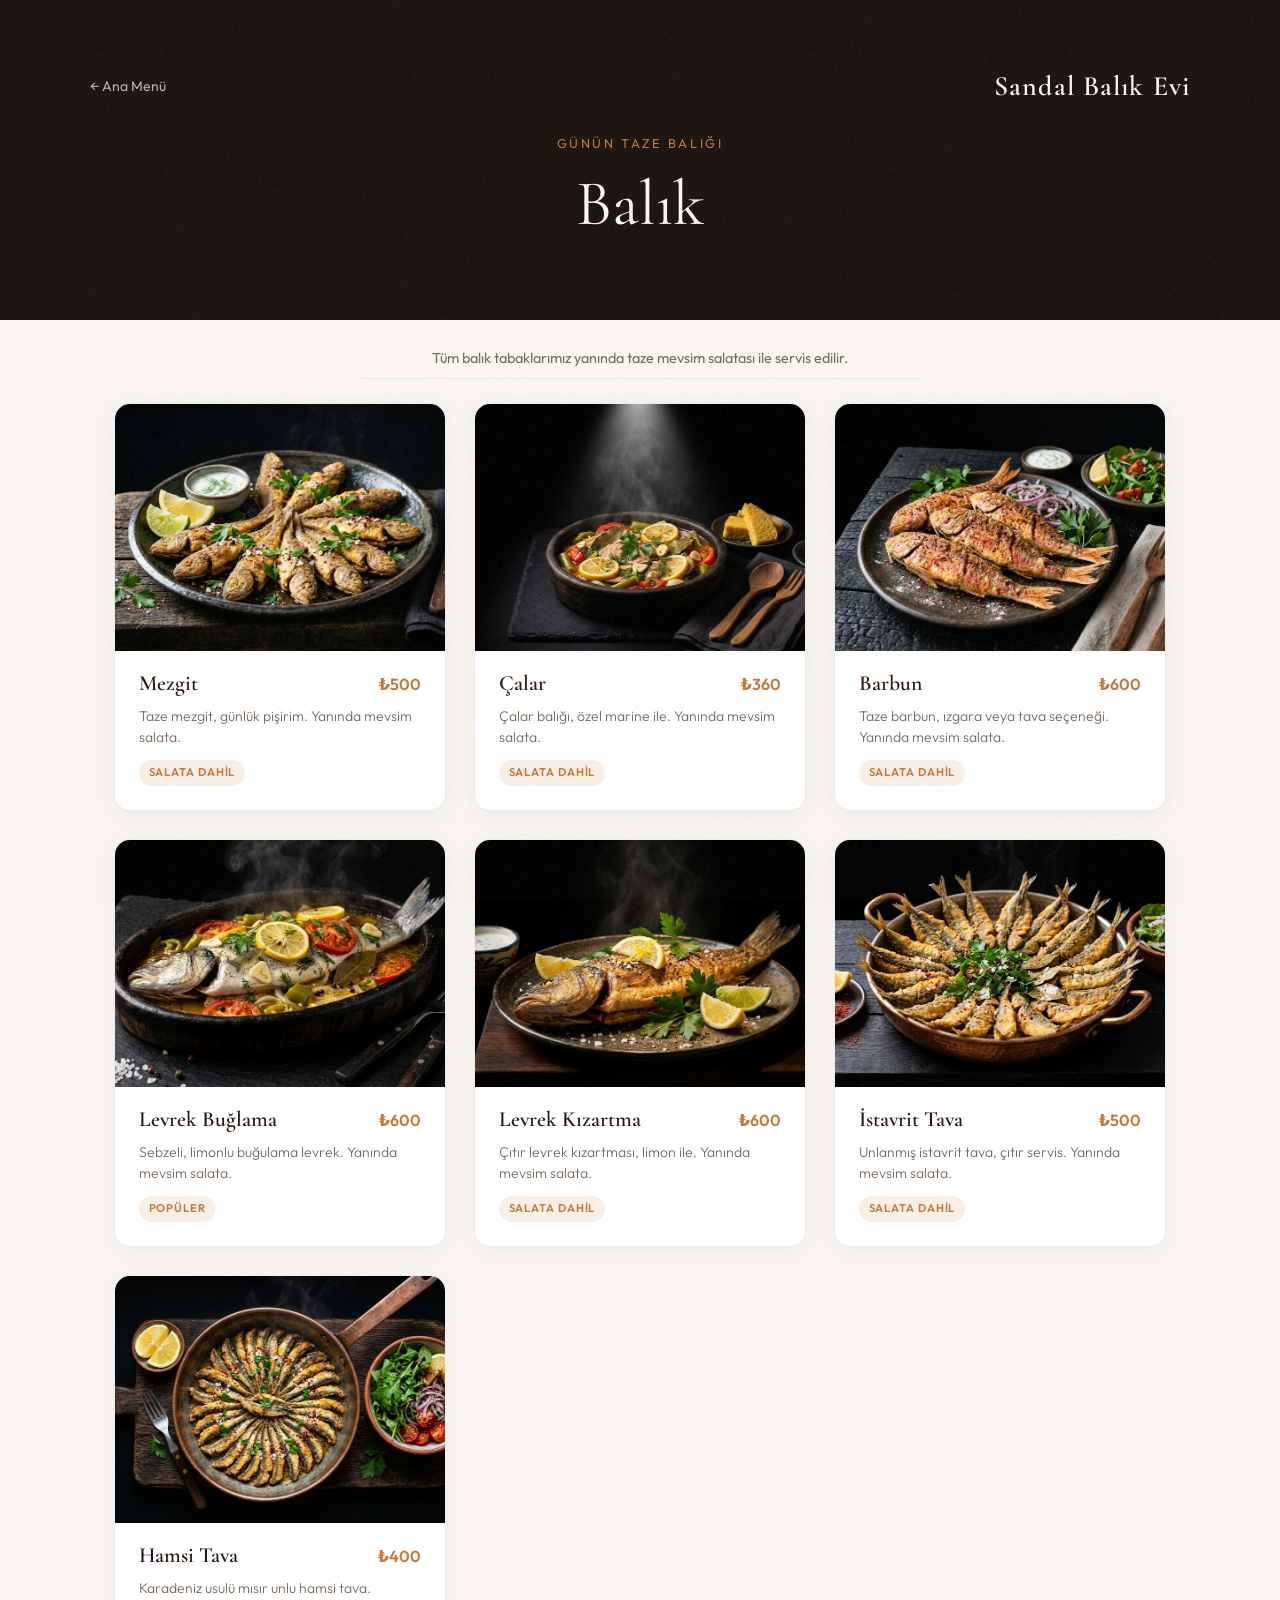
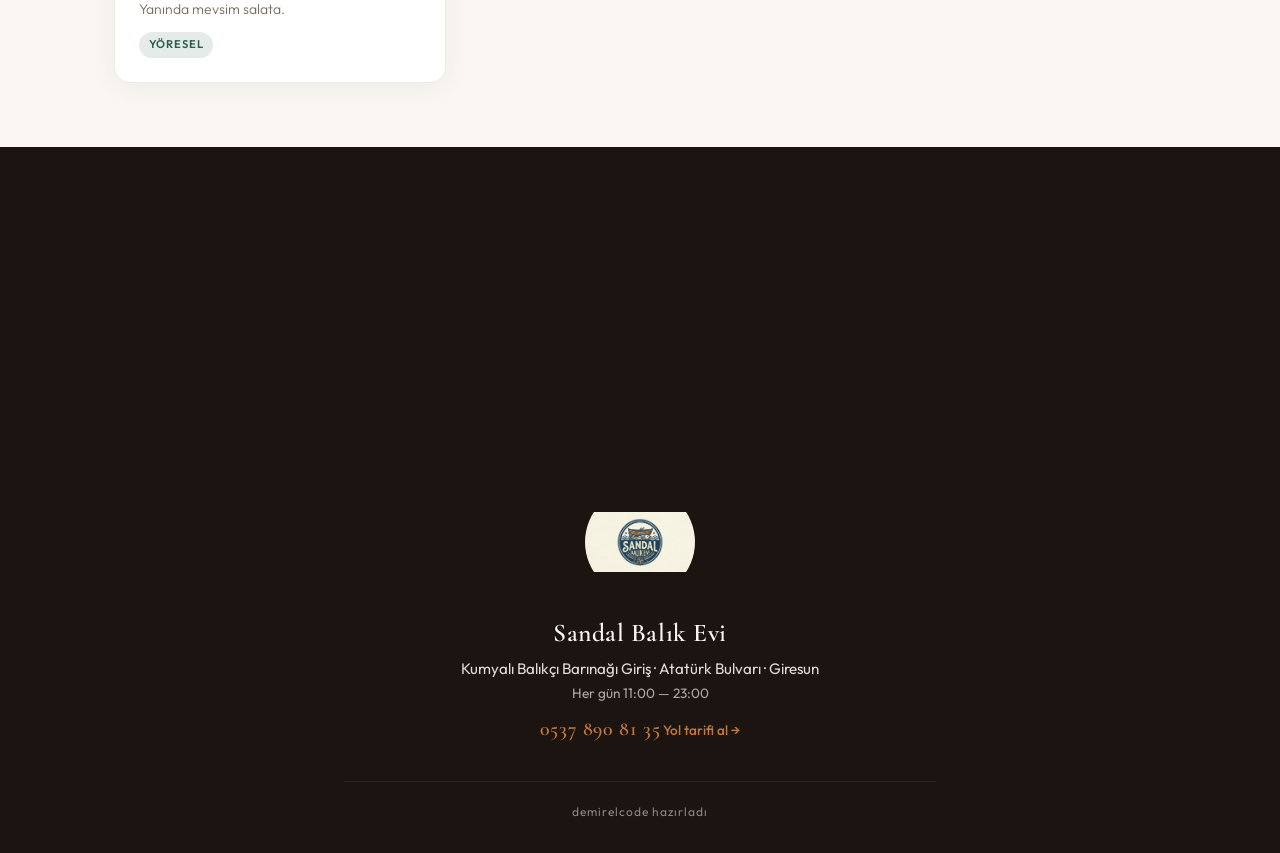
==== balik.html @ d38db7f5 "Add files via upload" ====
<!DOCTYPE html>
<html lang="tr">
<head>
  <meta charset="UTF-8" />
  <meta name="viewport" content="width=device-width, initial-scale=1.0" />
  <title>Balık — Sandal Balık Evi</title>
  <link rel="preconnect" href="https://fonts.googleapis.com" />
  <link rel="preconnect" href="https://fonts.gstatic.com" crossorigin />
  <link href="https://fonts.googleapis.com/css2?family=Cormorant+Garamond:ital,wght@0,400;0,600;1,400&family=Outfit:wght@300;400;500;600&display=swap" rel="stylesheet" />
  <link rel="stylesheet" href="styles.css" />
</head>
<body>
  <div class="grain"></div>

  <header class="page-header">
    <img class="media-bg" src="images/header/balik.jpg" alt="" loading="eager" onerror="this.remove()" />
    <div class="media-overlay"></div>
    <nav class="nav">
      <a href="index.html" class="back-link">← Ana Menü</a>
      <span class="logo">Sandal Balık Evi</span>
    </nav>
    <div class="page-header-content">
      <p class="hero-eyebrow">Günün taze balığı</p>
      <h1>Balık</h1>
    </div>
  </header>

  <main>
    <p class="page-note">Tüm balık tabaklarımız yanında taze mevsim salatası ile servis edilir.</p>

    <section class="menu-grid">
      <article class="menu-card">
        <div class="card-image">
          <img src="images/mezgit.png" alt="Mezgit tabağı" loading="lazy" />
        </div>
        <div class="card-body">
          <div class="card-header">
            <h2>Mezgit</h2>
            <span class="price">₺500</span>
          </div>
          <p class="card-desc">Taze mezgit, günlük pişirim. Yanında mevsim salata.</p>
          <span class="tag">Salata dahil</span>
        </div>
      </article>

      <article class="menu-card">
        <div class="card-image">
          <img src="images/calar.png" alt="Çalar tabağı" loading="lazy" />
        </div>
        <div class="card-body">
          <div class="card-header">
            <h2>Çalar</h2>
            <span class="price">₺360</span>
          </div>
          <p class="card-desc">Çalar balığı, özel marine ile. Yanında mevsim salata.</p>
          <span class="tag">Salata dahil</span>
        </div>
      </article>

      <article class="menu-card">
        <div class="card-image">
          <img src="images/barbun.png" alt="Barbun tabağı" loading="lazy" />
        </div>
        <div class="card-body">
          <div class="card-header">
            <h2>Barbun</h2>
            <span class="price">₺600</span>
          </div>
          <p class="card-desc">Taze barbun, ızgara veya tava seçeneği. Yanında mevsim salata.</p>
          <span class="tag">Salata dahil</span>
        </div>
      </article>

      <article class="menu-card">
        <div class="card-image">
          <img src="images/levrek-buglama.png" alt="Levrek buğlama" loading="lazy" />
        </div>
        <div class="card-body">
          <div class="card-header">
            <h2>Levrek Buğlama</h2>
            <span class="price">₺600</span>
          </div>
          <p class="card-desc">Sebzeli, limonlu buğulama levrek. Yanında mevsim salata.</p>
          <span class="tag">Popüler</span>
        </div>
      </article>

      <article class="menu-card">
        <div class="card-image">
          <img src="images/levrek-kizartma.png" alt="Levrek kızartma" loading="lazy" />
        </div>
        <div class="card-body">
          <div class="card-header">
            <h2>Levrek Kızartma</h2>
            <span class="price">₺600</span>
          </div>
          <p class="card-desc">Çıtır levrek kızartması, limon ile. Yanında mevsim salata.</p>
          <span class="tag">Salata dahil</span>
        </div>
      </article>

      <article class="menu-card">
        <div class="card-image">
          <img src="images/istavrit-tava.png" alt="İstavrit tava" loading="lazy" />
        </div>
        <div class="card-body">
          <div class="card-header">
            <h2>İstavrit Tava</h2>
            <span class="price">₺500</span>
          </div>
          <p class="card-desc">Unlanmış istavrit tava, çıtır servis. Yanında mevsim salata.</p>
          <span class="tag">Salata dahil</span>
        </div>
      </article>

      <article class="menu-card">
        <div class="card-image">
          <img src="images/hamsi-tava.png" alt="Hamsi tava" loading="lazy" />
        </div>
        <div class="card-body">
          <div class="card-header">
            <h2>Hamsi Tava</h2>
            <span class="price">₺400</span>
          </div>
          <p class="card-desc">Karadeniz usulü mısır unlu hamsi tava. Yanında mevsim salata.</p>
          <span class="tag tag-new">Yöresel</span>
        </div>
      </article>
    </section>
  </main>

  <footer class="footer">
    <div class="footer-map">
      <iframe
        src="https://maps.google.com/maps?q=Kumyal%C4%B1+Bal%C4%B1k%C3%A7%C4%B1+Bar%C4%B1na%C4%9F%C4%B1+Giri%C5%9F,+Atat%C3%BCrk+Bulvar%C4%B1,+Giresun&hl=tr&z=17&output=embed"
        allowfullscreen=""
        loading="lazy"
        referrerpolicy="no-referrer-when-downgrade"
        title="Sandal Balık Evi — Giresun Balıkçı Barınağı girişi"
      ></iframe>
    </div>
    <div class="footer-inner">
      <img src="images/sandal-logo.png" alt="Sandal Balık Evi logosu" class="footer-logo" width="110" height="110" />
      <div class="footer-details">
        <h3 class="footer-title">Sandal Balık Evi</h3>
        <p class="footer-address">Kumyalı Balıkçı Barınağı Giriş · Atatürk Bulvarı · Giresun</p>
        <p class="footer-hours">Her gün 11:00 — 23:00</p>
        <a href="tel:+905378908135" class="footer-phone">0537 890 81 35</a>
        <a
          href="https://www.google.com/maps/dir/?api=1&destination=Kumyal%C4%B1+Bal%C4%B1k%C3%A7%C4%B1+Bar%C4%B1na%C4%9F%C4%B1+Giri%C5%9F,+Atat%C3%BCrk+Bulvar%C4%B1,+Giresun&travelmode=driving"
          class="footer-map-link"
          target="_blank"
          rel="noopener noreferrer"
        >Yol tarifi al →</a>
      </div>
      <p class="footer-credit">demirelcode hazırladı</p>
    </div>
  </footer>
  <script src="animations.js"></script>
</body>
</html>
---- styles.css ----
/* ── Design tokens ── */
:root {
  --bg: #FAF7F2;
  --bg-dark: #1C1410;
  --surface: #FFFFFF;
  --text: #2C1810;
  --text-muted: #7A6A5E;
  --accent: #C4783A;
  --accent-soft: rgba(196, 120, 58, 0.12);
  --border: rgba(44, 24, 16, 0.08);
  --radius: 16px;
  --radius-sm: 10px;
  --shadow: 0 4px 24px rgba(44, 24, 16, 0.06);
  --shadow-hover: 0 12px 40px rgba(44, 24, 16, 0.12);
  --font-display: 'Cormorant Garamond', Georgia, serif;
  --font-body: 'Outfit', system-ui, sans-serif;
  --transition: 0.3s cubic-bezier(0.4, 0, 0.2, 1);
  --hero-overlay: rgba(28, 20, 16, 0.82);
  --hero-overlay-deep: rgba(28, 20, 16, 0.92);
}

*, *::before, *::after {
  box-sizing: border-box;
  margin: 0;
  padding: 0;
}

html {
  scroll-behavior: smooth;
}

body {
  font-family: var(--font-body);
  background: var(--bg);
  color: var(--text);
  line-height: 1.6;
  min-height: 100vh;
  overflow-x: hidden;
}

/* Subtle paper texture overlay */
.grain {
  position: fixed;
  inset: 0;
  pointer-events: none;
  z-index: 9999;
  opacity: 0.035;
  background-image: url("data:image/svg+xml,%3Csvg viewBox='0 0 256 256' xmlns='http://www.w3.org/2000/svg'%3E%3Cfilter id='n'%3E%3CfeTurbulence type='fractalNoise' baseFrequency='0.85' numOctaves='4' stitchTiles='stitch'/%3E%3C/filter%3E%3Crect width='100%25' height='100%25' filter='url(%23n)'/%3E%3C/svg%3E");
}

/* ── Hero ── */
.hero {
  position: relative;
  background: var(--bg-dark);
  color: #FAF7F2;
  min-height: clamp(300px, 52vw, 440px);
  padding: 2rem 1.5rem 3.5rem;
  text-align: center;
  overflow: hidden;
  display: flex;
  flex-direction: column;
  justify-content: center;
}

.media-bg {
  position: absolute;
  inset: 0;
  width: 100%;
  height: 100%;
  object-fit: cover;
  object-position: center;
  z-index: 0;
}

.media-overlay {
  position: absolute;
  inset: 0;
  z-index: 1;
  background: linear-gradient(
    to bottom,
    var(--hero-overlay) 0%,
    var(--hero-overlay-deep) 100%
  );
  pointer-events: none;
}

.hero::before {
  content: '';
  position: absolute;
  inset: 0;
  z-index: 1;
  pointer-events: none;
  animation: heroGlow 8s ease-in-out infinite;
  background: radial-gradient(ellipse 50% 40% at 80% 20%, rgba(196, 120, 58, 0.1) 0%, transparent 60%);
}

.hero-home::before {
  display: none;
}

.nav {
  display: flex;
  justify-content: space-between;
  align-items: center;
  max-width: 1100px;
  width: 100%;
  margin: 0 auto 2.5rem;
  position: relative;
  z-index: 2;
}

.logo {
  font-family: var(--font-display);
  font-size: 1.75rem;
  font-weight: 600;
  letter-spacing: 0.04em;
}

.nav-tag {
  font-size: 0.75rem;
  letter-spacing: 0.15em;
  text-transform: uppercase;
  opacity: 0.5;
}

.hero-content {
  position: relative;
  z-index: 2;
  max-width: 600px;
  margin: 0 auto;
}

.hero-eyebrow {
  font-size: 0.8rem;
  letter-spacing: 0.2em;
  text-transform: uppercase;
  color: var(--accent);
  margin-bottom: 1rem;
}

.hero h1 {
  font-family: var(--font-display);
  font-size: clamp(3rem, 10vw, 5.5rem);
  font-weight: 400;
  line-height: 1.05;
  margin-bottom: 1rem;
}

.hero-desc {
  font-size: 1.05rem;
  font-weight: 300;
  opacity: 0.7;
  max-width: 400px;
  margin: 0 auto;
}

.hero-scroll {
  position: absolute;
  bottom: 1.5rem;
  left: 50%;
  transform: translateX(-50%);
  font-size: 0.75rem;
  letter-spacing: 0.1em;
  opacity: 0.4;
  animation: bounce 2s ease-in-out infinite;
}

.hero-home {
  padding-bottom: 3rem;
  background: var(--bg-dark);
}

.hero-home .media-bg {
  opacity: 0.32;
  filter: brightness(0.55);
}

.hero-overlay {
  background: linear-gradient(
    to bottom,
    var(--hero-overlay) 0%,
    var(--hero-overlay-deep) 100%
  );
}

/* ── Search ── */
.search-section {
  max-width: 640px;
  margin: -2rem auto 0;
  padding: 0 1.5rem;
  position: relative;
  z-index: 10;
}

.search-wrap {
  display: flex;
  align-items: center;
  gap: 0.75rem;
  background: var(--surface);
  border: 1px solid var(--border);
  border-radius: 100px;
  padding: 0.85rem 1.25rem;
  box-shadow: var(--shadow-hover);
  transition: var(--transition);
}

.search-wrap:focus-within {
  border-color: var(--accent);
  box-shadow: 0 8px 32px rgba(196, 120, 58, 0.15);
}

.search-icon {
  flex-shrink: 0;
  color: var(--text-muted);
}

.search-input {
  flex: 1;
  border: none;
  outline: none;
  font-family: var(--font-body);
  font-size: 0.95rem;
  color: var(--text);
  background: transparent;
}

.search-input::placeholder {
  color: var(--text-muted);
  opacity: 0.7;
}

.search-clear {
  flex-shrink: 0;
  width: 28px;
  height: 28px;
  border: none;
  border-radius: 50%;
  background: var(--accent-soft);
  color: var(--accent);
  font-size: 0.75rem;
  cursor: pointer;
  transition: var(--transition);
}

.search-clear:hover {
  background: var(--accent);
  color: #fff;
}

.search-results {
  margin-top: 0.75rem;
  background: var(--surface);
  border: 1px solid var(--border);
  border-radius: var(--radius);
  box-shadow: var(--shadow-hover);
  overflow: hidden;
  max-height: 360px;
  overflow-y: auto;
  animation: slideDown 0.35s cubic-bezier(0.4, 0, 0.2, 1);
}

.search-result-item {
  display: flex;
  align-items: center;
  gap: 1rem;
  padding: 1rem 1.25rem;
  text-decoration: none;
  color: inherit;
  border-bottom: 1px solid var(--border);
  transition: var(--transition);
  animation: fadeInUp 0.4s cubic-bezier(0.4, 0, 0.2, 1) backwards;
}

.search-result-item:last-child {
  border-bottom: none;
}

.search-result-item:hover {
  background: var(--accent-soft);
}

.search-result-icon {
  font-size: 1.75rem;
  flex-shrink: 0;
}

.search-result-info {
  flex: 1;
  min-width: 0;
}

.search-result-info strong {
  display: block;
  font-weight: 500;
  margin-bottom: 0.15rem;
}

.search-result-info span {
  display: block;
  font-size: 0.8rem;
  color: var(--text-muted);
  white-space: nowrap;
  overflow: hidden;
  text-overflow: ellipsis;
}

.search-result-price {
  font-weight: 600;
  color: var(--accent);
  white-space: nowrap;
}

.search-empty {
  padding: 1.5rem;
  text-align: center;
  color: var(--text-muted);
  font-size: 0.9rem;
}

/* ── Carousel (Starbucks-style) ── */
.carousel-section {
  padding: 3rem 0 2rem;
  overflow: hidden;
}

.carousel-header {
  text-align: center;
  max-width: 600px;
  margin: 0 auto 2.5rem;
  padding: 0 1.5rem;
}

.carousel-header h2 {
  font-family: var(--font-display);
  font-size: clamp(1.75rem, 4vw, 2.25rem);
  font-weight: 600;
  margin-bottom: 0.35rem;
}

.carousel-header p {
  font-size: 0.95rem;
  color: var(--text-muted);
  font-weight: 300;
}

.carousel {
  display: flex;
  align-items: center;
  justify-content: center;
  gap: 0.75rem;
  max-width: 920px;
  margin: 0 auto;
  padding: 0 1rem;
}

.carousel-viewport {
  flex: 1;
  overflow: hidden;
  min-width: 0;
}

.carousel-track {
  --carousel-gap: 2rem;
  --visible-count: 3;
  display: flex;
  gap: var(--carousel-gap);
  overflow-x: auto;
  scroll-snap-type: x mandatory;
  scroll-behavior: smooth;
  -webkit-overflow-scrolling: touch;
  scrollbar-width: none;
  padding: 0.5rem 0 1.5rem;
}

.carousel-track::-webkit-scrollbar {
  display: none;
}

.carousel-item {
  flex: 0 0 calc((100% - (var(--visible-count) - 1) * var(--carousel-gap)) / var(--visible-count));
  scroll-snap-align: start;
  text-align: center;
  text-decoration: none;
  color: inherit;
  min-width: 0;
}

.carousel-item:hover .carousel-photo {
  animation: none;
  transform: scale(1.08);
  box-shadow:
    0 6px 12px rgba(44, 24, 16, 0.06),
    0 20px 48px rgba(44, 24, 16, 0.12);
}

.carousel-photo {
  width: 100%;
  max-width: clamp(130px, 28vw, 200px);
  aspect-ratio: 1;
  margin: 0 auto 1.25rem;
  border-radius: 50%;
  overflow: hidden;
  border: 1px solid color-mix(in srgb, var(--accent) 18%, transparent);
  box-shadow:
    0 4px 6px rgba(44, 24, 16, 0.04),
    0 16px 40px rgba(44, 24, 16, 0.08);
  background: linear-gradient(160deg, #fff 0%, color-mix(in srgb, var(--accent) 12%, #fff) 100%);
  transition: transform 0.45s cubic-bezier(0.4, 0, 0.2, 1), box-shadow 0.45s ease;
  animation: floatSoft 4s ease-in-out infinite;
}

.carousel-photo img {
  width: 100%;
  height: 100%;
  object-fit: cover;
  object-position: center;
  display: block;
}

.carousel-item:nth-child(even) .carousel-photo {
  animation-delay: -2s;
}

.carousel-item h3 {
  font-family: var(--font-display);
  font-size: 1.15rem;
  font-weight: 600;
  line-height: 1.25;
  margin-bottom: 0.35rem;
  padding: 0 0.25rem;
}

.carousel-price {
  font-size: 0.9rem;
  font-weight: 500;
  color: var(--text-muted);
  letter-spacing: 0.02em;
}

.carousel-btn {
  flex-shrink: 0;
  width: 44px;
  height: 44px;
  border-radius: 50%;
  border: 1px solid var(--border);
  background: var(--surface);
  color: var(--text);
  cursor: pointer;
  display: flex;
  align-items: center;
  justify-content: center;
  box-shadow: var(--shadow);
  transition: var(--transition);
}

.carousel-btn:hover {
  border-color: var(--accent);
  color: var(--accent);
  box-shadow: var(--shadow-hover);
}

.carousel-btn:disabled {
  opacity: 0.35;
  cursor: default;
  pointer-events: none;
}

@keyframes bounce {
  0%, 100% { transform: translateX(-50%) translateY(0); }
  50% { transform: translateX(-50%) translateY(6px); }
}

/* ── Home: category selection ── */
.section-intro {
  text-align: center;
  max-width: 500px;
  margin: 0 auto;
  padding: 2.5rem 1.5rem 1rem;
}

.section-intro h2 {
  font-family: var(--font-display);
  font-size: 1.75rem;
  font-weight: 600;
  margin-bottom: 0.5rem;
}

.section-intro p {
  color: var(--text-muted);
  font-weight: 300;
}

.category-grid {
  display: grid;
  grid-template-columns: repeat(auto-fit, minmax(min(100%, 280px), 1fr));
  gap: clamp(1rem, 3vw, 1.5rem);
  max-width: 1100px;
  margin: 0 auto;
  padding: 1rem clamp(1rem, 3vw, 1.5rem) 4rem;
}

.category-card {
  display: flex;
  align-items: flex-start;
  gap: 1.25rem;
  background: var(--surface);
  border-radius: var(--radius);
  padding: 1.75rem;
  border: 1px solid var(--border);
  box-shadow: var(--shadow);
  text-decoration: none;
  color: inherit;
  transition:
    transform 0.4s cubic-bezier(0.4, 0, 0.2, 1),
    box-shadow 0.4s cubic-bezier(0.4, 0, 0.2, 1),
    border-color 0.3s ease;
}

.category-card:hover {
  box-shadow: var(--shadow-hover);
  transform: translateY(-6px) scale(1.01);
  border-color: var(--accent);
}

.category-card:hover .category-photo {
  transform: scale(1.05);
}

.category-photo {
  flex-shrink: 0;
  width: clamp(72px, 20vw, 96px);
  height: clamp(72px, 20vw, 96px);
  border-radius: var(--radius-sm);
  overflow: hidden;
  background: linear-gradient(135deg, var(--accent) 0%, color-mix(in srgb, var(--accent) 60%, #000) 100%);
  transition: transform 0.4s cubic-bezier(0.4, 0, 0.2, 1);
}

.category-photo img {
  width: 100%;
  height: 100%;
  object-fit: cover;
  object-position: center;
  display: block;
}

.category-info h2 {
  font-family: var(--font-display);
  font-size: 1.5rem;
  font-weight: 600;
  margin-bottom: 0.35rem;
}

.category-info p {
  font-size: 0.875rem;
  color: var(--text-muted);
  font-weight: 300;
  margin-bottom: 0.75rem;
}

.category-link {
  font-size: 0.85rem;
  font-weight: 500;
  color: var(--accent);
}

/* ── Sub-pages header ── */
.page-header {
  position: relative;
  background: var(--bg-dark);
  color: #FAF7F2;
  min-height: clamp(220px, 40vw, 320px);
  padding: 1.5rem 1.5rem 2.5rem;
  overflow: hidden;
  display: flex;
  flex-direction: column;
  justify-content: center;
}

.page-header::before {
  display: none;
}

.page-header .media-bg {
  opacity: 0.32;
  filter: brightness(0.55);
}

.page-header .nav {
  margin-bottom: 1.5rem;
  z-index: 2;
}

.back-link {
  font-size: 0.875rem;
  color: #FAF7F2;
  text-decoration: none;
  opacity: 0.7;
  transition: var(--transition);
}

.back-link:hover {
  opacity: 1;
  color: var(--accent);
}

.page-header-content {
  position: relative;
  z-index: 2;
  text-align: center;
  max-width: 600px;
  margin: 0 auto;
}

.page-header-content h1 {
  font-family: var(--font-display);
  font-size: clamp(2.5rem, 8vw, 4rem);
  font-weight: 400;
  line-height: 1.1;
}

.page-note {
  text-align: center;
  max-width: 560px;
  margin: 0 auto;
  padding: 1.75rem 1.5rem 0.5rem;
  font-size: 0.9rem;
  color: var(--text-muted);
  font-weight: 400;
  line-height: 1.5;
  border-bottom: 1px solid var(--border);
  margin-bottom: 0.5rem;
}

.menu-section-title {
  max-width: 1100px;
  margin: 0 auto;
  padding: 2rem clamp(1rem, 3vw, 1.5rem) 0.75rem;
  font-family: var(--font-display);
  font-size: clamp(1.5rem, 4vw, 2rem);
  font-weight: 400;
  color: var(--text);
}

.menu-grid-compact {
  padding-top: 0.5rem;
}

/* ── Featured spotlight (Pancar Çorbası) ── */
.featured-spotlight {
  max-width: 1100px;
  margin: 0 auto;
  padding: 1.5rem clamp(1rem, 3vw, 1.5rem) 0.5rem;
}

.featured-spotlight-page {
  padding-top: 2rem;
}

.featured-spotlight-link {
  display: block;
  text-decoration: none;
  color: inherit;
}

.featured-spotlight-inner {
  position: relative;
  display: grid;
  grid-template-columns: minmax(0, 1.05fr) minmax(0, 1fr);
  align-items: stretch;
  background: linear-gradient(145deg, #1C1410 0%, #261a14 45%, #1a120e 100%);
  border-radius: calc(var(--radius) + 4px);
  overflow: hidden;
  border: 1px solid rgba(196, 120, 58, 0.35);
  box-shadow:
    0 4px 24px rgba(44, 24, 16, 0.08),
    0 24px 64px rgba(44, 24, 16, 0.14),
    inset 0 1px 0 rgba(255, 255, 255, 0.06);
  transition:
    transform 0.45s cubic-bezier(0.4, 0, 0.2, 1),
    box-shadow 0.45s ease,
    border-color 0.3s ease;
}

.featured-spotlight-link:hover .featured-spotlight-inner,
.featured-spotlight-page .featured-spotlight-inner:hover {
  transform: translateY(-4px);
  border-color: rgba(196, 120, 58, 0.55);
  box-shadow:
    0 8px 32px rgba(44, 24, 16, 0.1),
    0 32px 72px rgba(196, 120, 58, 0.12);
}

.featured-spotlight-glow {
  position: absolute;
  top: -40%;
  right: -10%;
  width: 55%;
  height: 120%;
  background: radial-gradient(ellipse, rgba(196, 120, 58, 0.22) 0%, transparent 68%);
  pointer-events: none;
  animation: featuredGlow 6s ease-in-out infinite;
}

@keyframes featuredGlow {
  0%, 100% { opacity: 0.5; transform: scale(1); }
  50% { opacity: 1; transform: scale(1.08); }
}

.featured-spotlight-media {
  position: relative;
  min-height: clamp(220px, 38vw, 320px);
  overflow: hidden;
}

.featured-spotlight-media img {
  width: 100%;
  height: 100%;
  object-fit: cover;
  object-position: center;
  display: block;
  transition: transform 0.6s cubic-bezier(0.4, 0, 0.2, 1);
}

.featured-spotlight-link:hover .featured-spotlight-media img,
.featured-spotlight-page .featured-spotlight-inner:hover .featured-spotlight-media img {
  transform: scale(1.05);
}

.featured-badge {
  position: absolute;
  top: 1rem;
  left: 1rem;
  display: inline-flex;
  align-items: center;
  gap: 0.35rem;
  background: linear-gradient(135deg, var(--accent) 0%, #a86028 100%);
  color: #fff;
  font-size: clamp(0.65rem, 2vw, 0.75rem);
  font-weight: 600;
  letter-spacing: 0.1em;
  text-transform: uppercase;
  padding: 0.5rem 1rem;
  border-radius: 100px;
  box-shadow: 0 4px 20px rgba(196, 120, 58, 0.45);
  animation: badgePulse 3s ease-in-out infinite;
}

@keyframes badgePulse {
  0%, 100% { box-shadow: 0 4px 20px rgba(196, 120, 58, 0.45); }
  50% { box-shadow: 0 4px 28px rgba(196, 120, 58, 0.65); }
}

.featured-spotlight-content {
  position: relative;
  z-index: 1;
  padding: clamp(1.5rem, 4vw, 2.5rem);
  color: #FAF7F2;
  display: flex;
  flex-direction: column;
  justify-content: center;
  gap: 0.65rem;
}

.featured-eyebrow {
  font-size: 0.78rem;
  letter-spacing: 0.18em;
  text-transform: uppercase;
  color: var(--accent);
  margin: 0;
}

.featured-spotlight-content h2 {
  font-family: var(--font-display);
  font-size: clamp(2rem, 5vw, 3rem);
  font-weight: 400;
  line-height: 1.1;
  margin: 0;
}

.featured-desc {
  font-size: clamp(0.9rem, 2.2vw, 1rem);
  font-weight: 300;
  line-height: 1.6;
  opacity: 0.82;
  margin: 0;
  max-width: 36ch;
}

.featured-meta {
  display: flex;
  flex-wrap: wrap;
  align-items: center;
  gap: 1rem;
  margin-top: 0.5rem;
}

.featured-price {
  font-family: var(--font-display);
  font-size: clamp(1.75rem, 4vw, 2.25rem);
  font-weight: 600;
  color: var(--accent);
}

.featured-cta {
  font-size: 0.9rem;
  font-weight: 500;
  color: #FAF7F2;
  opacity: 0.75;
  transition: opacity 0.3s ease, color 0.3s ease;
}

.featured-spotlight-link:hover .featured-cta {
  opacity: 1;
  color: var(--accent);
}

.featured-meta .tag {
  margin-top: 0;
  background: rgba(46, 94, 78, 0.35);
  color: #8fd4b8;
  border: 1px solid rgba(143, 212, 184, 0.25);
}

@media (max-width: 720px) {
  .featured-spotlight-inner {
    grid-template-columns: 1fr;
  }

  .featured-spotlight-media {
    min-height: clamp(200px, 52vw, 260px);
  }

  .featured-badge {
    top: auto;
    bottom: 1rem;
    left: 50%;
    transform: translateX(-50%);
    white-space: nowrap;
  }
}

.menu-grid {
  display: grid;
  grid-template-columns: repeat(auto-fill, minmax(min(100%, 260px), 1fr));
  gap: clamp(1rem, 3vw, 1.75rem);
  max-width: 1100px;
  margin: 0 auto;
  padding: 1rem clamp(1rem, 3vw, 1.5rem) 4rem;
}

.menu-card {
  background: var(--surface);
  border-radius: var(--radius);
  overflow: hidden;
  box-shadow: var(--shadow);
  border: 1px solid var(--border);
  transition:
    transform 0.4s cubic-bezier(0.4, 0, 0.2, 1),
    box-shadow 0.4s cubic-bezier(0.4, 0, 0.2, 1),
    border-color 0.3s ease;
}

.menu-card:hover {
  box-shadow: var(--shadow-hover);
  transform: translateY(-8px);
  border-color: rgba(196, 120, 58, 0.25);
}

.card-image {
  position: relative;
  aspect-ratio: 4 / 3;
  width: 100%;
  min-height: clamp(160px, 32vw, 240px);
  background: linear-gradient(135deg, var(--accent) 0%, color-mix(in srgb, var(--accent) 60%, #000) 100%);
  overflow: hidden;
}

.card-image img {
  width: 100%;
  height: 100%;
  object-fit: cover;
  object-position: center;
  display: block;
  transition: transform 0.45s ease;
}

.menu-card:hover .card-image img {
  transform: scale(1.06);
}

.card-body {
  padding: 1.25rem 1.5rem 1.5rem;
}

.inline-menu-link {
  color: var(--accent);
  font-weight: 500;
  text-decoration: none;
}

.inline-menu-link:hover {
  text-decoration: underline;
}

.card-icon {
  font-size: 2.5rem;
  filter: drop-shadow(0 2px 8px rgba(0,0,0,0.2));
}

.card-header {
  display: flex;
  justify-content: space-between;
  align-items: baseline;
  gap: 0.75rem;
  margin-bottom: 0.5rem;
}

.card-header h2 {
  font-family: var(--font-display);
  font-size: 1.35rem;
  font-weight: 600;
  line-height: 1.2;
}

.price {
  font-weight: 600;
  font-size: 1rem;
  color: var(--accent);
  white-space: nowrap;
}

.card-desc {
  font-size: 0.875rem;
  color: var(--text-muted);
  font-weight: 300;
  line-height: 1.5;
}

.tag {
  display: inline-block;
  margin-top: 0.75rem;
  font-size: 0.7rem;
  font-weight: 600;
  letter-spacing: 0.08em;
  text-transform: uppercase;
  padding: 0.25rem 0.6rem;
  border-radius: 100px;
  background: var(--accent-soft);
  color: var(--accent);
}

.tag-new {
  background: rgba(46, 94, 78, 0.12);
  color: #2E5E4E;
}

/* ── Contact ── */
.contact-section {
  max-width: 1100px;
  margin: 0 auto;
  padding: 1rem clamp(1rem, 3vw, 1.5rem) 3rem;
}

.contact-inner {
  text-align: center;
  background: linear-gradient(160deg, #1C1410 0%, #261a14 50%, #1a120e 100%);
  border-radius: calc(var(--radius) + 4px);
  border: 1px solid rgba(196, 120, 58, 0.28);
  padding: clamp(2rem, 5vw, 3rem) clamp(1.25rem, 4vw, 2.5rem);
  box-shadow:
    0 4px 24px rgba(44, 24, 16, 0.08),
    0 20px 56px rgba(44, 24, 16, 0.12);
}

.contact-eyebrow {
  font-size: 0.78rem;
  letter-spacing: 0.18em;
  text-transform: uppercase;
  color: var(--accent);
  margin: 0 0 0.5rem;
}

.contact-title {
  font-family: var(--font-display);
  font-size: clamp(2rem, 5vw, 2.75rem);
  font-weight: 400;
  color: #FAF7F2;
  margin: 0 0 0.5rem;
}

.contact-desc {
  font-size: 0.95rem;
  font-weight: 300;
  color: rgba(250, 247, 242, 0.72);
  margin: 0 0 1.75rem;
}

.contact-phone-card {
  display: flex;
  flex-direction: column;
  align-items: center;
  gap: 0.35rem;
  max-width: 340px;
  margin: 0 auto 1.75rem;
  padding: 1.5rem 2rem;
  background: rgba(250, 247, 242, 0.06);
  border: 1px solid rgba(196, 120, 58, 0.35);
  border-radius: var(--radius);
  text-decoration: none;
  color: #FAF7F2;
  transition:
    transform 0.35s cubic-bezier(0.4, 0, 0.2, 1),
    background 0.3s ease,
    border-color 0.3s ease,
    box-shadow 0.35s ease;
}

.contact-phone-card:hover {
  transform: translateY(-3px);
  background: rgba(196, 120, 58, 0.12);
  border-color: rgba(196, 120, 58, 0.55);
  box-shadow: 0 12px 32px rgba(196, 120, 58, 0.15);
}

.contact-phone-card:active {
  transform: translateY(-1px) scale(0.99);
}

.contact-phone-icon {
  display: flex;
  align-items: center;
  justify-content: center;
  width: 56px;
  height: 56px;
  border-radius: 50%;
  background: linear-gradient(135deg, var(--accent) 0%, #a86028 100%);
  color: #fff;
  margin-bottom: 0.35rem;
}

.contact-phone-label {
  font-size: 0.72rem;
  letter-spacing: 0.14em;
  text-transform: uppercase;
  opacity: 0.65;
}

.contact-phone-number {
  font-family: var(--font-display);
  font-size: clamp(1.6rem, 4.5vw, 2rem);
  font-weight: 600;
  letter-spacing: 0.04em;
  color: var(--accent);
}

.contact-phone-hint {
  font-size: 0.78rem;
  opacity: 0.5;
  margin-top: 0.15rem;
}

.contact-details {
  display: flex;
  flex-direction: column;
  gap: 0.35rem;
}

.contact-details p {
  margin: 0;
  font-size: 0.88rem;
  font-weight: 300;
  color: rgba(250, 247, 242, 0.62);
  line-height: 1.5;
}

/* ── Footer ── */
.footer {
  background: var(--bg-dark);
  color: #FAF7F2;
  padding: 0;
  border-top: none;
  text-align: center;
}

.footer-map {
  width: 100%;
  height: 300px;
  line-height: 0;
}

.footer-map iframe {
  width: 100%;
  height: 100%;
  display: block;
  border: 0;
  filter: saturate(0.85) brightness(0.9);
}

.footer-inner {
  max-width: 640px;
  margin: 0 auto;
  padding: 2.5rem 1.5rem 2rem;
  display: flex;
  flex-direction: column;
  align-items: center;
  gap: 1rem;
}

.footer-logo {
  width: 110px;
  height: 110px;
  object-fit: contain;
  border-radius: 50%;
}

.footer-title {
  font-family: var(--font-display);
  font-size: 1.6rem;
  font-weight: 600;
  letter-spacing: 0.02em;
  margin-bottom: 0.25rem;
}

.footer-address {
  font-size: 0.95rem;
  opacity: 0.88;
  line-height: 1.5;
}

.footer-hours {
  font-size: 0.85rem;
  opacity: 0.65;
  margin-top: 0.15rem;
}

.footer-phone {
  display: inline-block;
  margin-top: 0.5rem;
  font-family: var(--font-display);
  font-size: 1.25rem;
  font-weight: 600;
  letter-spacing: 0.03em;
  color: var(--accent);
  text-decoration: none;
  transition: opacity 0.3s ease;
}

.footer-phone:hover {
  opacity: 0.85;
}

.footer-map-link {
  display: inline-block;
  margin-top: 0.75rem;
  font-size: 0.85rem;
  font-weight: 500;
  color: var(--accent);
  text-decoration: none;
  transition: opacity 0.3s ease;
}

.footer-map-link:hover {
  opacity: 0.8;
  text-decoration: underline;
}

.footer-credit {
  margin-top: 1.25rem;
  padding-top: 1.25rem;
  border-top: 1px solid rgba(250, 247, 242, 0.12);
  width: 100%;
  font-size: 0.75rem;
  letter-spacing: 0.08em;
  text-transform: lowercase;
  opacity: 0.5;
}

/* ── Animations ── */
@keyframes fadeInUp {
  from {
    opacity: 0;
    transform: translateY(28px);
  }
  to {
    opacity: 1;
    transform: translateY(0);
  }
}

@keyframes fadeIn {
  from { opacity: 0; }
  to { opacity: 1; }
}

@keyframes slideDown {
  from {
    opacity: 0;
    transform: translateY(-12px);
  }
  to {
    opacity: 1;
    transform: translateY(0);
  }
}

@keyframes floatSoft {
  0%, 100% { transform: translateY(0); }
  50% { transform: translateY(-6px); }
}

@keyframes heroGlow {
  0%, 100% { opacity: 0.6; transform: scale(1); }
  50% { opacity: 1; transform: scale(1.05); }
}

.page-loaded .hero-content .hero-eyebrow,
.page-loaded .page-header-content .hero-eyebrow {
  animation: fadeInUp 0.7s cubic-bezier(0.4, 0, 0.2, 1) backwards;
}

.page-loaded .hero-content h1,
.page-loaded .page-header-content h1 {
  animation: fadeInUp 0.8s 0.12s cubic-bezier(0.4, 0, 0.2, 1) backwards;
}

.page-loaded .hero-desc {
  animation: fadeInUp 0.8s 0.24s cubic-bezier(0.4, 0, 0.2, 1) backwards;
}

.page-loaded .nav {
  animation: fadeIn 0.6s ease backwards;
}

.animate-on-scroll {
  opacity: 0;
  transform: translateY(32px);
  transition:
    opacity 0.65s cubic-bezier(0.4, 0, 0.2, 1),
    transform 0.65s cubic-bezier(0.4, 0, 0.2, 1);
  transition-delay: var(--anim-delay, 0s);
}

.animate-on-scroll.is-visible {
  opacity: 1;
  transform: translateY(0);
}

.back-link {
  transition: opacity 0.3s ease, color 0.3s ease, transform 0.3s ease;
}

.back-link:hover {
  transform: translateX(-4px);
}

.tag {
  transition: transform 0.3s ease, background 0.3s ease;
}

.menu-card:hover .tag {
  transform: scale(1.05);
}

.carousel-btn {
  transition: transform 0.25s ease, border-color 0.25s ease, box-shadow 0.25s ease, color 0.25s ease;
}

.carousel-btn:active:not(:disabled) {
  transform: scale(0.92);
}

@media (prefers-reduced-motion: reduce) {
  *, *::before, *::after {
    animation-duration: 0.01ms !important;
    animation-iteration-count: 1 !important;
    transition-duration: 0.01ms !important;
  }

  .animate-on-scroll {
    opacity: 1;
    transform: none;
  }
}

/* ── Responsive ── */
@media (max-width: 768px) {
  .carousel-track {
    --visible-count: 2;
    --carousel-gap: 1.5rem;
  }
}

@media (max-width: 480px) {
  .hero {
    padding-bottom: 4rem;
  }

  .hero-home {
    padding-bottom: 2.5rem;
  }

  .search-section {
    margin-top: -1.5rem;
  }

  .carousel {
    gap: 0.5rem;
    padding: 0 0.5rem;
  }

  .carousel-track {
    --visible-count: 1;
    --carousel-gap: 1.25rem;
    scroll-padding-inline: 1rem;
  }

  .carousel-item {
    flex: 0 0 72%;
    scroll-snap-align: center;
  }

  .carousel-photo {
    max-width: 180px;
  }

  .carousel-btn {
    width: 36px;
    height: 36px;
  }

  .category-grid {
    grid-template-columns: 1fr;
  }

  .menu-grid {
    grid-template-columns: 1fr;
  }
}
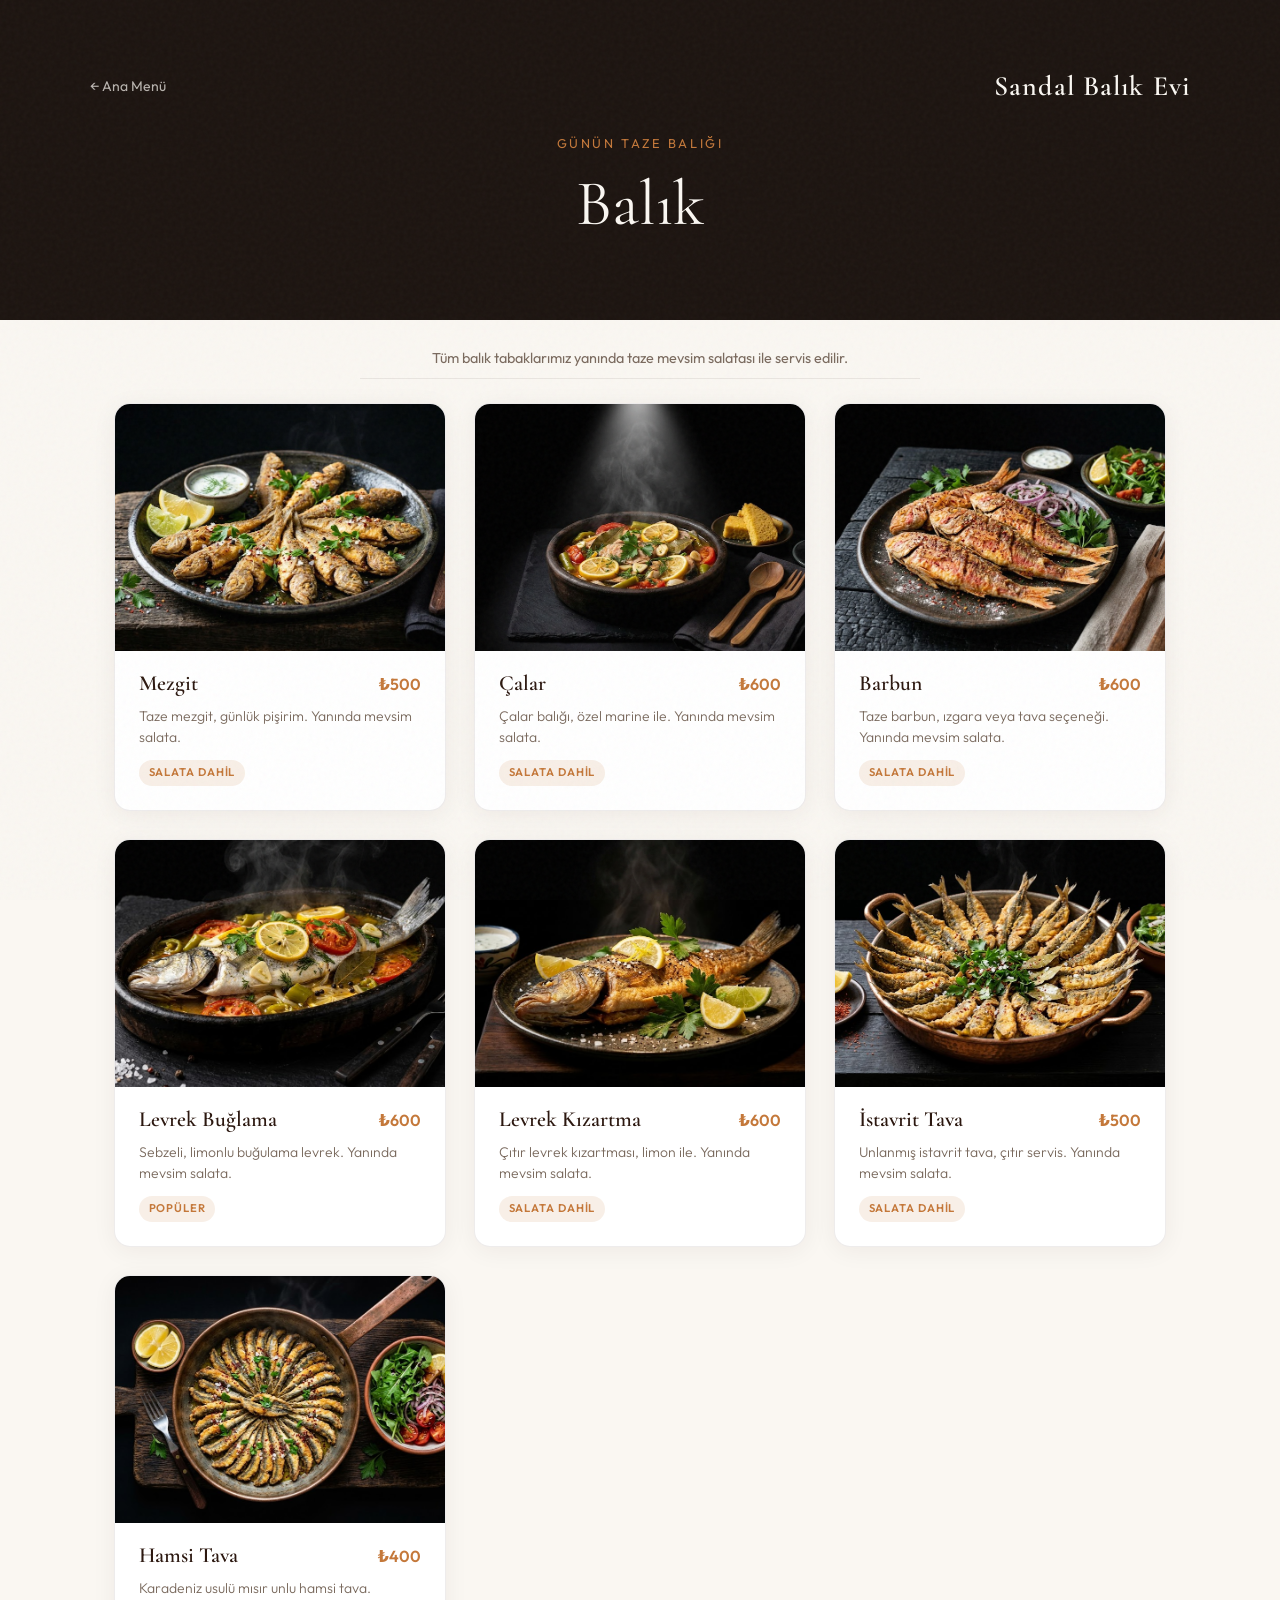
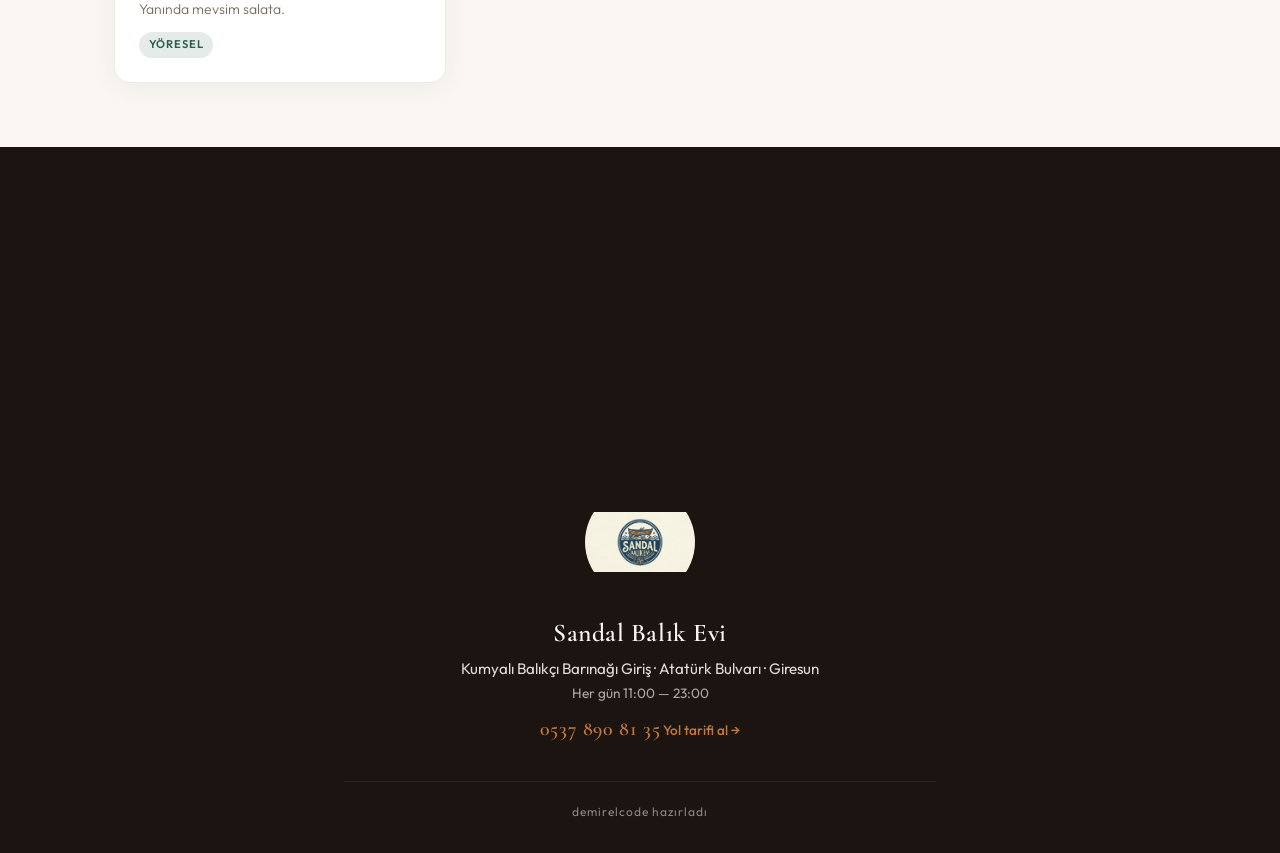
==== commit 7dd220ed: "Update balik.html" ====
--- a/balik.html
+++ b/balik.html
@@ -50,7 +50,7 @@
         <div class="card-body">
           <div class="card-header">
             <h2>Çalar</h2>
-            <span class="price">₺360</span>
+            <span class="price">₺600</span>
           </div>
           <p class="card-desc">Çalar balığı, özel marine ile. Yanında mevsim salata.</p>
           <span class="tag">Salata dahil</span>
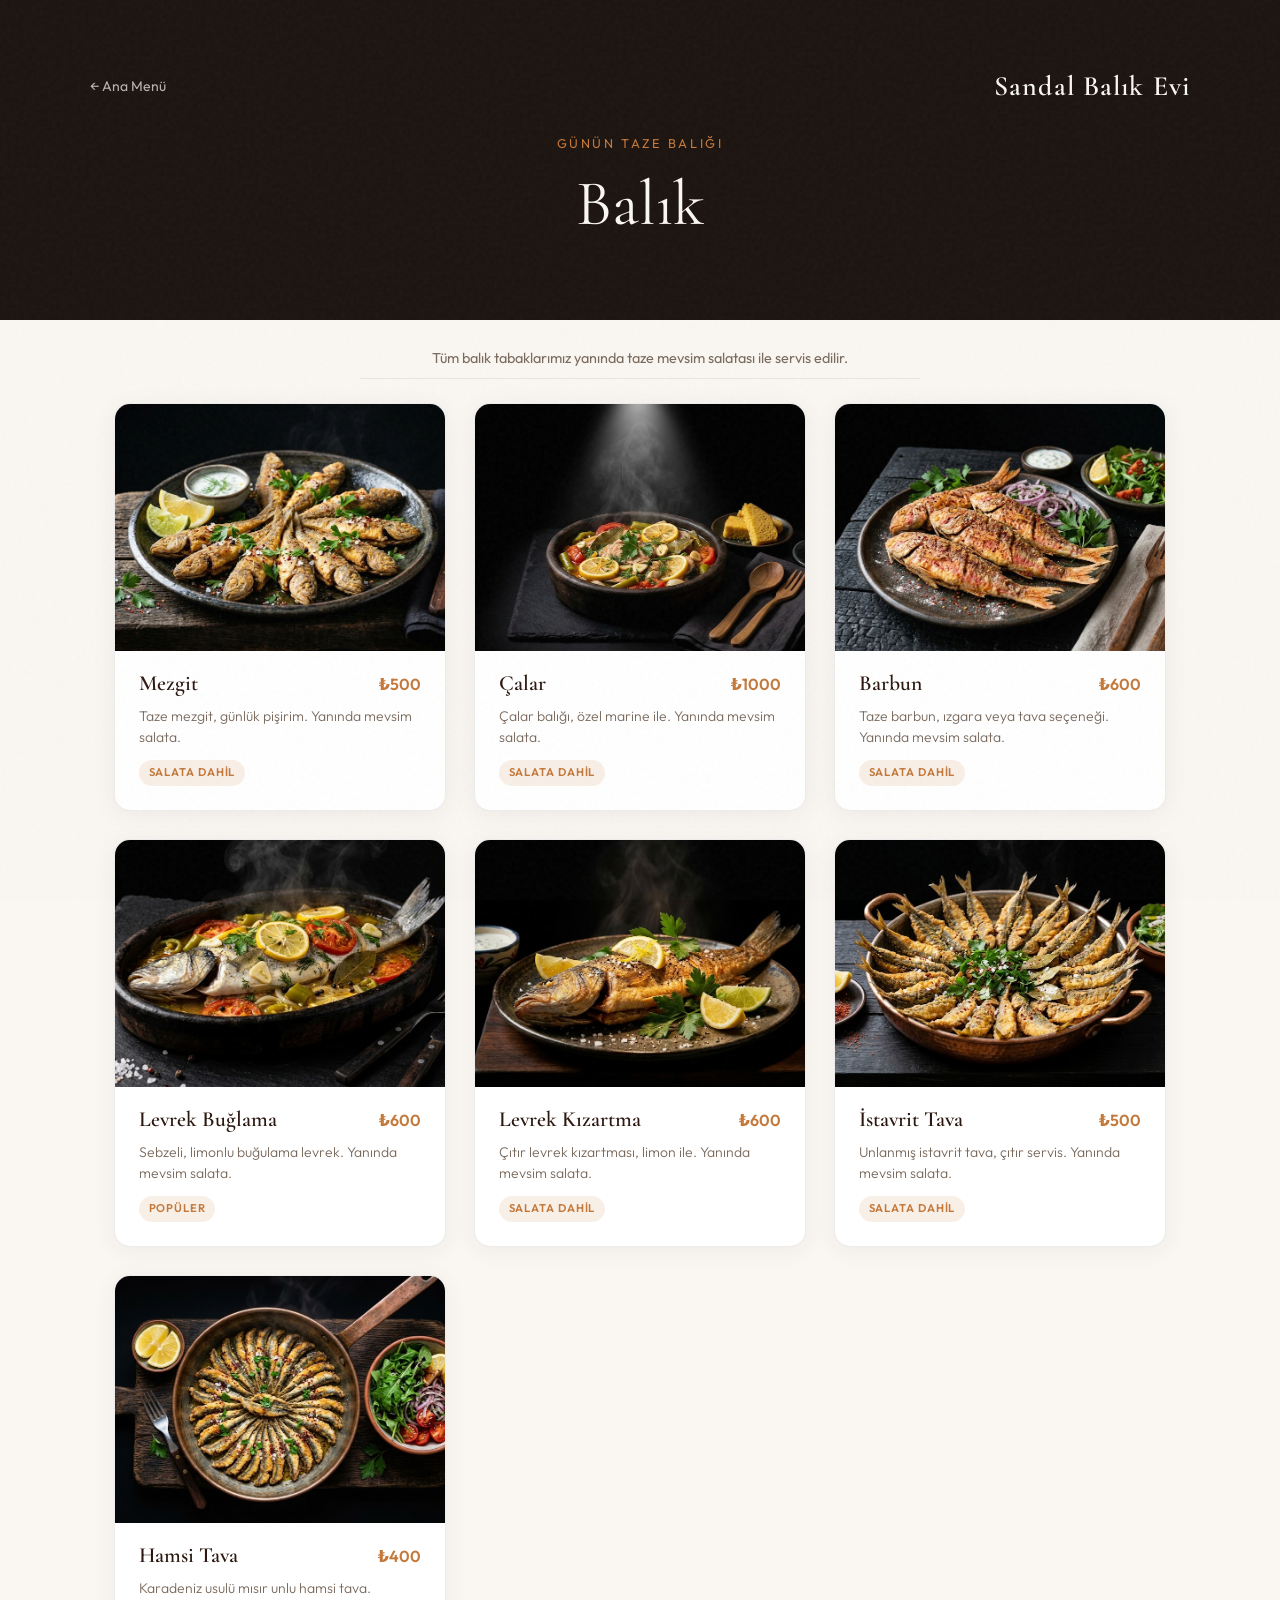
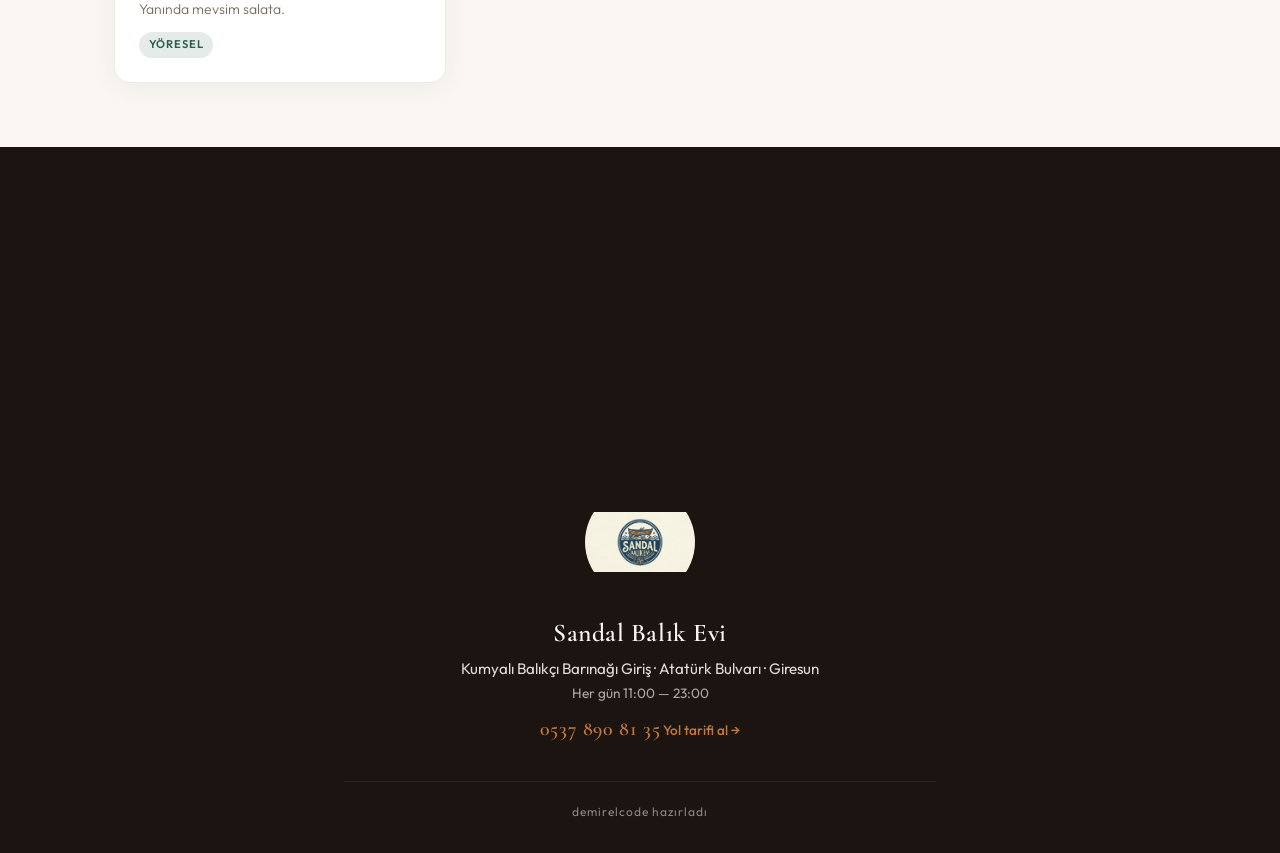
==== commit 99e885d8: "Update balik.html" ====
--- a/balik.html
+++ b/balik.html
@@ -50,7 +50,7 @@
         <div class="card-body">
           <div class="card-header">
             <h2>Çalar</h2>
-            <span class="price">₺600</span>
+            <span class="price">₺1000</span>
           </div>
           <p class="card-desc">Çalar balığı, özel marine ile. Yanında mevsim salata.</p>
           <span class="tag">Salata dahil</span>
